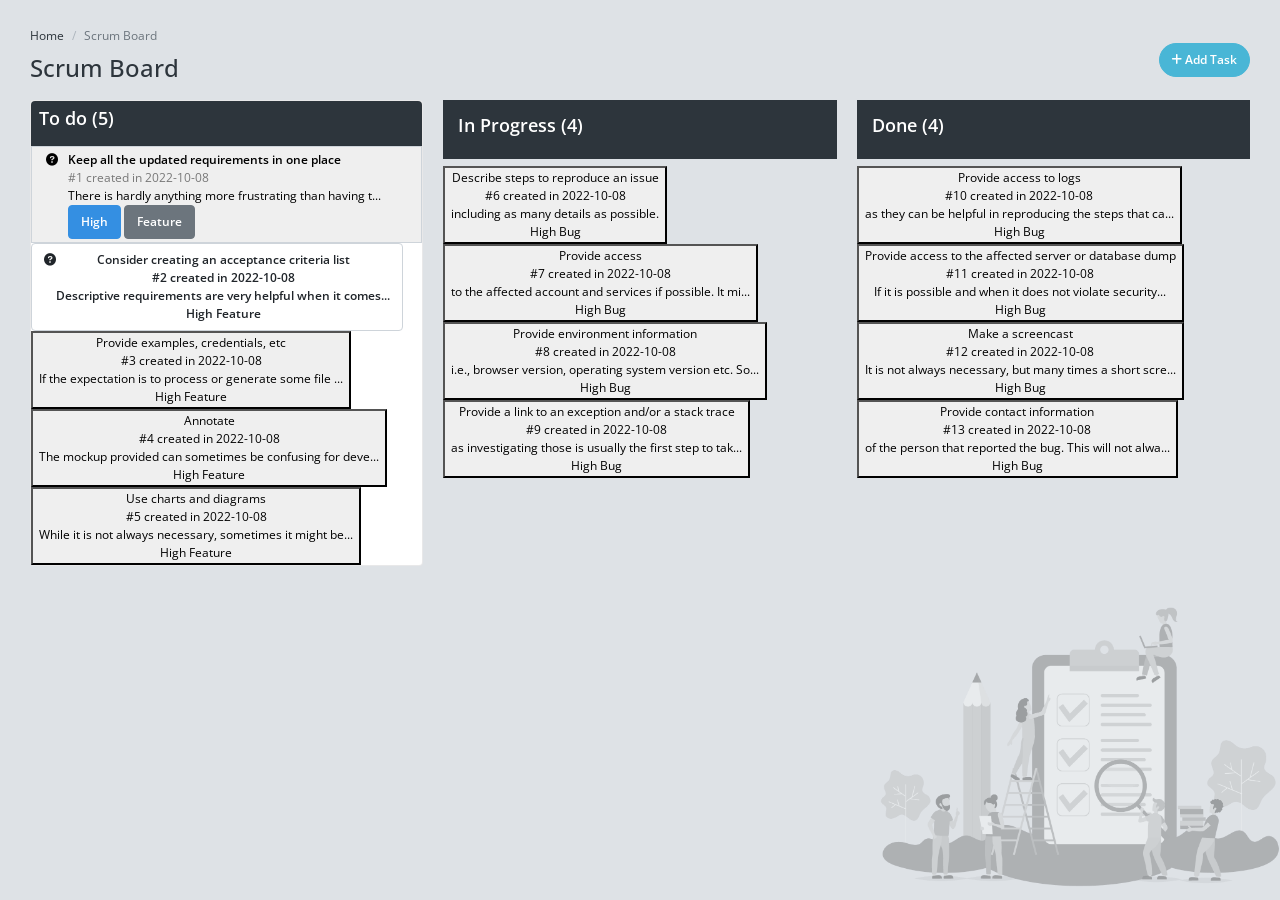
==== brief6_Bootstrap/starter/index.html @ b320265f "b6" ====
<!DOCTYPE html>
<html lang="en">

<head>
    <meta charset="utf-8" />
    <title>YouCode | Scrum Board</title>
    <meta content="width=device-width, initial-scale=1.0, maximum-scale=1.0, user-scalable=no" name="viewport" />
    <meta content="" name="description" />
    <meta content="" name="author" />

    <!-- ================== BEGIN core-css ================== -->
    <link href="https://fonts.googleapis.com/css?family=Open+Sans:300,400,600,700" rel="stylesheet" />
    <link href="assets/css/vendor.min.css" rel="stylesheet" />
    <link href="assets/css/default/app.min.css" rel="stylesheet" />
    <link href="assets/css/style.css" rel="stylesheet" />
    <!-- ================== END core-css ================== -->
</head>

<body>

    <!-- BEGIN #app -->
    <div id="app " class="app-without-sidebar ">

        <!-- BEGIN #content -->
        <div id="content " class="app-content main-style ">
            <div class="d-flex  justify-content-between align-items-center ">
                <div class="breadcrumb-h1 ">
                    <!-- eviter order list(1/2/3)+decoration de a+color avec breadcumb -->
                    <ol class="breadcrumb ">
                        <li class="breadcrumb-item "><a href="javascript:; ">Home</a></li>
                        <li class="breadcrumb-item active " aria-current="location ">Scrum Board </li>
                    </ol>
                    <!-- BEGIN page-header -->
                    <h1 class="page-header ">
                        Scrum Board
                    </h1>
                    <!-- END page-header -->
                </div>

                <div class="d-flex align-items-center ">
                    <button type="button" class="btn btn-info rounded-pill " data-bs-toggle="modal" data-bs-target="#AddTask"><i class="fa fa-plus "></i>  Add Task</a>
						
    </div>
    </div>

    <div class="row ">
        <div class="col-md-4 ">
            <div class="card">
                <div class="card-header p-2 bg-dark rounded-top ">
                    <h4 class="text-white  ">To do (<span id="to-do-tasks-count ">5</span>)</h4>

                </div>
                <div class=" " id="to-do-tasks ">
                    <!-- TO DO TASKS HERE -->
                    <button class="d-flex button w-100 border p-1 ">
								<div class="col-md-1">
									<i class=" fa fa-question-circle "></i> 
								</div>
								<div class="col-md-11 text-start">
									<div class=" fw-bold">Keep all the updated requirements in one place</div>
									<div class=" ">
										<div class="text-black-50  ">#1 created in 2022-10-08</div>
										<div class=" " title="There is hardly anything more frustrating than having to look for current requirements in tens of comments under the actual description or having to decide which commenter is actually authorized to change the requirements.
            The goal here is to keep all the up-to-date requirements and details in the main/primary description of a task. Even though the information in comments may affect initial criteria, just update this primary description accordingly. ">There is hardly anything more frustrating than having t...</div>
									</div>
									<div class=" ">
										<span class="col-md-auto btn btn-primary rounded-bottom rounded-top ">High</span>
										<span class=" col-md-auto btn btn-gray ">Feature</span>
									</div>
								</div>
							</button>
                    <button type="button" class="btn btn-white  d-flex  ">
								<div class=" ">
									<i class="fa fa-question-circle "></i> 
								</div>
								<div class=" ">
									<div class=" ">Consider creating an acceptance criteria list</div>
									<div class=" ">
										<div class=" ">#2 created in 2022-10-08</div>
										<div class=" " title="Descriptive requirements are very helpful when it comes to understanding the context of a problem, yet finally it is good to precisely specify what is expected. Thus the developer will not have to look for the actual
            requirements in a long, descriptive text but he will be able to easily get to the essence. One might find that sometimes — when acceptance criteria are well defined — there is little or no need for any additional information. Example: a) User
            navigates to “/accounts” and clicks on red download CSV button b) Popup appears with two buttons: “This year” and “Last year” c) If user clicked on “Last year” download is initiated d) CSV downloaded includes following columns… ">Descriptive requirements are very helpful when it comes...</div>
									</div>
									<div class=" ">
										<span class=" ">High</span>
										<span class=" ">Feature</span>
									</div>
								</div>
							</button>
                    <button class=" ">
								<div class=" ">
									<i class=" "></i> 
								</div>
								<div class=" ">
									<div class=" ">Provide examples, credentials, etc</div>
									<div class=" ">
										<div class=" ">#3 created in 2022-10-08</div>
										<div class=" " title="If the expectation is to process or generate some file — attach an example of such a file. If the goal is to integrate what is being developed with some service, ensure your devs have access to this service and its documentation.
            This list could go on and on — the bottom line is — if there is something that our developer might make use of, try to foresee it and provide them with (access to) it. ">If the expectation is to process or generate some file ...</div>
									</div>
									<div class=" ">
										<span class=" ">High</span>
										<span class=" ">Feature</span>
									</div>
								</div>
							</button>
                    <button class=" ">
								<div class=" ">
									<i class=" "></i> 
								</div>
								<div class=" ">
									<div class=" ">Annotate</div>
									<div class=" ">
										<div class=" ">#4 created in 2022-10-08</div>
										<div class=" " title="The mockup provided can sometimes be confusing for developers. Especially if it contains much more content than the scope of the task described. Drop a couple of arrows, outlines and annotations here and there to emphasize
            what are the important parts of the mockup from the task requirements perspective. ">The mockup provided can sometimes be confusing for deve...</div>
									</div>
									<div class=" ">
										<span class=" ">High</span>
										<span class=" ">Feature</span>
									</div>
								</div>
							</button>
                    <button class=" ">
								<div class=" ">
									<i class=" "></i> 
								</div>
								<div class=" ">
									<div class=" ">Use charts and diagrams</div>
									<div class=" ">
										<div class=" ">#5 created in 2022-10-08</div>
										<div class=" " title="While it is not always necessary, sometimes it might be beneficial to prepare a flowchart, a block diagram or some other kind of concept visualization that will render it easy for the developer to comprehend the task
            and its scope. ">While it is not always necessary, sometimes it might be...</div>
									</div>
									<div class=" ">
										<span class=" ">High</span>
										<span class=" ">Feature</span>
									</div>
								</div>
							</button>
                </div>
            </div>
        </div>
        <div class="col-md-4 ">
            <div class=" ">
                <div class="p-3 mb-2 bg-dark ">
                    <h4 class=" text-white">In Progress (<span id="in-progress-tasks-count ">4</span>)</h4>

                </div>
                <div class=" " id="in-progress-tasks ">
                    <!-- IN PROGRESS TASKS HERE -->
                    <button class=" ">
								<div class=" ">
									<i class=" "></i> 
								</div>
								<div class=" ">
									<div class=" ">Describe steps to reproduce an issue</div>
									<div class=" ">
										<div class=" ">#6 created in 2022-10-08</div>
										<div class=" " title="including as many details as possible. ">including as many details as possible.</div>
									</div>
									<div class=" ">
										<span class=" ">High</span>
										<span class=" ">Bug</span>
									</div>
								</div>
							</button>
                    <button class=" ">
								<div class=" ">
									<i class=" "></i> 
								</div>
								<div class=" ">
									<div class=" ">Provide access</div>
									<div class=" ">
										<div class=" ">#7 created in 2022-10-08</div>
										<div class=" " title="to the affected account and services if possible. It might be hard to reproduce the exact environment on a local machine. ">to the affected account and services if possible. It mi...</div>
									</div>
									<div class=" ">
										<span class=" ">High</span>
										<span class=" ">Bug</span>
									</div>
								</div>
							</button>
                    <button class=" ">
								<div class=" ">
									<i class=" "></i> 
								</div>
								<div class=" ">
									<div class=" ">Provide environment information</div>
									<div class=" ">
										<div class=" ">#8 created in 2022-10-08</div>
										<div class=" " title="i.e., browser version, operating system version etc. Sometimes a list of installed browser plugins and extensions might be helpful as well. ">i.e., browser version, operating system version etc. So...</div>
									</div>
									<div class=" ">
										<span class=" ">High</span>
										<span class=" ">Bug</span>
									</div>
								</div>
							</button>
                    <button class=" ">
								<div class=" ">
									<i class=" "></i> 
								</div>
								<div class=" ">
									<div class=" ">Provide a link to an exception and/or a stack trace</div>
									<div class=" ">
										<div class=" ">#9 created in 2022-10-08</div>
										<div class=" " title="as investigating those is usually the first step to take in resolving the problem. ">as investigating those is usually the first step to tak...</div>
									</div>
									<div class=" ">
										<span class=" ">High</span>
										<span class=" ">Bug</span>
									</div>
								</div>
							</button>
                </div>
            </div>
        </div>
        <div class="col-md-4 ">
            <div class=" ">
                <div class=" p-3 mb-2 bg-dark">
                    <h4 class="text-white ">Done (<span id="done-tasks-count ">4</span>)</h4>

                </div>
                <div class=" " id="done-tasks ">
                    <!-- DONE TASKS HERE -->
                    <button class=" ">
								<div class=" ">
									<i class=" "></i> 
								</div>
								<div class=" ">
									<div class=" ">Provide access to logs</div>
									<div class=" ">
										<div class=" ">#10 created in 2022-10-08</div>
										<div class=" " title="as they can be helpful in reproducing the steps that caused the problem in the first place. ">as they can be helpful in reproducing the steps that ca...</div>
									</div>
									<div class=" ">
										<span class=" ">High</span>
										<span class=" ">Bug</span>
									</div>
								</div>
							</button>
                    <button class=" ">
								<div class=" ">
									<i class=" "></i> 
								</div>
								<div class=" ">
									<div class=" ">Provide access to the affected server or database dump</div>
									<div class=" ">
										<div class=" ">#11 created in 2022-10-08</div>
										<div class=" " title="If it is possible and when it does not violate security policies, it is usually helpful for the developer to access the original data that might have played a role in the problem. ">If it is possible and when it does not violate security...</div>
									</div>
									<div class=" ">
										<span class=" ">High</span>
										<span class=" ">Bug</span>
									</div>
								</div>
							</button>
                    <button class=" ">
								<div class=" ">
									<i class=" "></i> 
								</div>
								<div class=" ">
									<div class=" ">Make a screencast</div>
									<div class=" ">
										<div class=" ">#12 created in 2022-10-08</div>
										<div class=" " title="It is not always necessary, but many times a short screencast (or at least a screenshot) says more than a thousand words. While working on MacOS you can use QuickTime Player for the purpose but there are plenty of tools
            available for other operating systems as well. ">It is not always necessary, but many times a short scre...</div>
									</div>
									<div class=" ">
										<span class=" ">High</span>
										<span class=" ">Bug</span>
									</div>
								</div>
							</button>
                    <button class=" ">
								<div class=" ">
									<i class=" "></i> 
								</div>
								<div class=" ">
									<div class=" ">Provide contact information</div>
									<div class=" ">
										<div class=" ">#13 created in 2022-10-08</div>
										<div class=" " title="of the person that reported the bug. This will not always be possible, but in some cases it might be advantageous and most effective if a developer can have a chat with a person that actually experienced the bug, especially
            if the steps to reproduce a problem are not deterministic. ">of the person that reported the bug. This will not alwa...</div>
									</div>
									<div class=" ">
										<span class=" ">High</span>
										<span class=" ">Bug</span>
									</div>
								</div>
							</button>
                </div>
            </div>
        </div>
    </div>
    </div>
    <!-- END #content -->


    <!-- BEGIN scroll-top-btn -->
    <a href="javascript:; " class="btn btn-icon btn-circle btn-success btn-scroll-to-top " data-toggle="scroll-to-top "><i class="fa fa-angle-up "></i></a>
    <!-- END scroll-top-btn -->
    </div>
    <!-- END #app -->

    <!-- TASK MODAL -->
    <div class="modal fade " id="modal-task ">
        <!-- Modal content goes here -->
    </div>

    <!-- ================== BEGIN core-js ================== -->
    <script src="assets/js/vendor.min.js "></script>
    <script src="assets/js/app.min.js "></script>
    <!-- ================== END core-js ================== -->
</body>
<!-----------add task start modal-------------------->
<div class="modal fade" id="AddTask" tabindex="-1" aria-labelledby="exampleModalLabel" aria-hidden="true">
    <div class="modal-dialog">
        <div class="modal-content">
            <div class="modal-header">
                <h5 class="modal-title" id="exampleModalLabel">Modal title</h5>
                <button type="button" class="btn-close" data-bs-dismiss="modal" aria-label="Close"></button>
            </div>
            <div class="modal-body">
                <p>hrool</p>
                <input type="text">
            </div>
            <div class="modal-footer">
                <button type="button" class="btn btn-secondary" data-bs-dismiss="modal">Close</button>
                <button type="button" class="btn btn-primary">Save changes</button>
            </div>
        </div>
    </div>
</div>
<!-----------add task end modal-------------------->

</html>
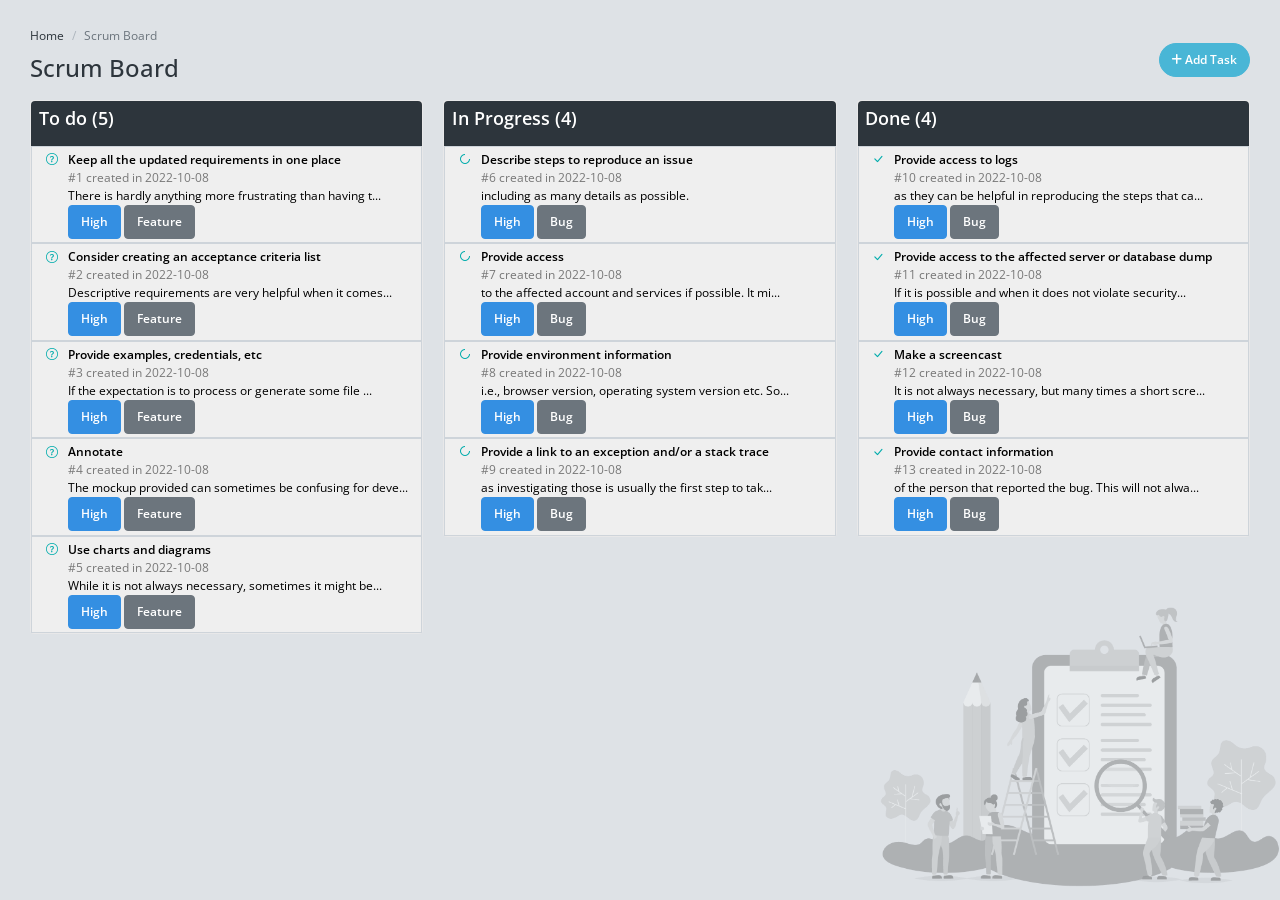
==== commit 5517cebf: "il reste le modal" ====
--- a/brief6_Bootstrap/starter/index.html
+++ b/brief6_Bootstrap/starter/index.html
@@ -12,6 +12,8 @@
     <link href="https://fonts.googleapis.com/css?family=Open+Sans:300,400,600,700" rel="stylesheet" />
     <link href="assets/css/vendor.min.css" rel="stylesheet" />
     <link href="assets/css/default/app.min.css" rel="stylesheet" />
+	<link rel="stylesheet" href="https://cdn.jsdelivr.net/npm/bootstrap-icons@1.5.0/font/bootstrap-icons.css">
+	<link rel="stylesheet" href="https://unpkg.com/boxicons@2.1.2/css/boxicons.min.css" rel="stylesheet">
     <link href="assets/css/style.css" rel="stylesheet" />
     <!-- ================== END core-css ================== -->
 </head>
@@ -54,7 +56,8 @@
                     <!-- TO DO TASKS HERE -->
                     <button class="d-flex button w-100 border p-1 ">
 								<div class="col-md-1">
-									<i class=" fa fa-question-circle "></i> 
+									<i class="bi bi-question-circle text-success"></i>
+									<!-- <i class=" fa fa-question-circle "></i>  -->
 								</div>
 								<div class="col-md-11 text-start">
 									<div class=" fw-bold">Keep all the updated requirements in one place</div>
@@ -69,72 +72,72 @@
 									</div>
 								</div>
 							</button>
-                    <button type="button" class="btn btn-white  d-flex  ">
-								<div class=" ">
-									<i class="fa fa-question-circle "></i> 
-								</div>
-								<div class=" ">
-									<div class=" ">Consider creating an acceptance criteria list</div>
-									<div class=" ">
-										<div class=" ">#2 created in 2022-10-08</div>
+                    <button class="d-flex button w-100 border p-1   ">
+								<div class="col-md-1 ">
+									<i class="bi bi-question-circle text-success "></i> 
+								</div>
+								<div class=" col-md-11 text-start">
+									<div class=" fw-bold">Consider creating an acceptance criteria list</div>
+									<div class=" ">
+										<div class=" text-black-50 ">#2 created in 2022-10-08</div>
 										<div class=" " title="Descriptive requirements are very helpful when it comes to understanding the context of a problem, yet finally it is good to precisely specify what is expected. Thus the developer will not have to look for the actual
             requirements in a long, descriptive text but he will be able to easily get to the essence. One might find that sometimes — when acceptance criteria are well defined — there is little or no need for any additional information. Example: a) User
             navigates to “/accounts” and clicks on red download CSV button b) Popup appears with two buttons: “This year” and “Last year” c) If user clicked on “Last year” download is initiated d) CSV downloaded includes following columns… ">Descriptive requirements are very helpful when it comes...</div>
 									</div>
 									<div class=" ">
-										<span class=" ">High</span>
-										<span class=" ">Feature</span>
-									</div>
-								</div>
-							</button>
-                    <button class=" ">
-								<div class=" ">
-									<i class=" "></i> 
-								</div>
-								<div class=" ">
-									<div class=" ">Provide examples, credentials, etc</div>
-									<div class=" ">
-										<div class=" ">#3 created in 2022-10-08</div>
+										<span class=" col-md-auto btn btn-primary rounded-bottom rounded-top">High</span>
+										<span class=" col-md-auto btn btn-gray">Feature</span>
+									</div>
+								</div>
+							</button>
+                    <button class=" d-flex button w-100 border p-1 ">
+								<div class="col-md-1 ">
+									<i class=" bi bi-question-circle text-success"></i> 
+								</div>
+								<div class="col-md-11 text-start ">
+									<div class="fw-bold ">Provide examples, credentials, etc</div>
+									<div class=" ">
+										<div class="text-black-50 ">#3 created in 2022-10-08</div>
 										<div class=" " title="If the expectation is to process or generate some file — attach an example of such a file. If the goal is to integrate what is being developed with some service, ensure your devs have access to this service and its documentation.
             This list could go on and on — the bottom line is — if there is something that our developer might make use of, try to foresee it and provide them with (access to) it. ">If the expectation is to process or generate some file ...</div>
 									</div>
 									<div class=" ">
-										<span class=" ">High</span>
-										<span class=" ">Feature</span>
-									</div>
-								</div>
-							</button>
-                    <button class=" ">
-								<div class=" ">
-									<i class=" "></i> 
-								</div>
-								<div class=" ">
-									<div class=" ">Annotate</div>
-									<div class=" ">
-										<div class=" ">#4 created in 2022-10-08</div>
+										<span class="  col-md-auto btn btn-primary rounded-bottom rounded-top">High</span>
+										<span class="col-md-auto btn btn-gray ">Feature</span>
+									</div>
+								</div>
+							</button>
+                    <button class="d-flex button w-100 border p-1 ">
+								<div class=" col-md-1 ">
+									<i class=" bi bi-question-circle text-success"></i> 
+								</div>
+								<div class=" col-md-11 text-start">
+									<div class=" fw-bold">Annotate</div>
+									<div class=" ">
+										<div class=" text-black-50">#4 created in 2022-10-08</div>
 										<div class=" " title="The mockup provided can sometimes be confusing for developers. Especially if it contains much more content than the scope of the task described. Drop a couple of arrows, outlines and annotations here and there to emphasize
             what are the important parts of the mockup from the task requirements perspective. ">The mockup provided can sometimes be confusing for deve...</div>
 									</div>
 									<div class=" ">
-										<span class=" ">High</span>
-										<span class=" ">Feature</span>
-									</div>
-								</div>
-							</button>
-                    <button class=" ">
-								<div class=" ">
-									<i class=" "></i> 
-								</div>
-								<div class=" ">
-									<div class=" ">Use charts and diagrams</div>
-									<div class=" ">
-										<div class=" ">#5 created in 2022-10-08</div>
+										<span class=" col-md-auto btn btn-primary rounded-bottom rounded-top ">High</span>
+										<span class="col-md-auto btn btn-gray ">Feature</span>
+									</div>
+								</div>
+							</button>
+                    <button class="d-flex button w-100 border p-1 ">
+								<div class="col-md-1 ">
+									<i class=" bi bi-question-circle text-success "></i> 
+								</div>
+								<div class=" col-md-11 text-start">
+									<div class=" fw-bold">Use charts and diagrams</div>
+									<div class=" ">
+										<div class=" text-black-50">#5 created in 2022-10-08</div>
 										<div class=" " title="While it is not always necessary, sometimes it might be beneficial to prepare a flowchart, a block diagram or some other kind of concept visualization that will render it easy for the developer to comprehend the task
             and its scope. ">While it is not always necessary, sometimes it might be...</div>
 									</div>
 									<div class=" ">
-										<span class=" ">High</span>
-										<span class=" ">Feature</span>
+										<span class=" col-md-auto btn btn-primary rounded-bottom rounded-top">High</span>
+										<span class="col-md-auto btn btn-gray ">Feature</span>
 									</div>
 								</div>
 							</button>
@@ -142,74 +145,74 @@
             </div>
         </div>
         <div class="col-md-4 ">
-            <div class=" ">
-                <div class="p-3 mb-2 bg-dark ">
+            <div class="card ">
+                <div class="card-header p-2 bg-dark rounded-top ">
                     <h4 class=" text-white">In Progress (<span id="in-progress-tasks-count ">4</span>)</h4>
 
                 </div>
                 <div class=" " id="in-progress-tasks ">
                     <!-- IN PROGRESS TASKS HERE -->
-                    <button class=" ">
-								<div class=" ">
-									<i class=" "></i> 
-								</div>
-								<div class=" ">
-									<div class=" ">Describe steps to reproduce an issue</div>
-									<div class=" ">
-										<div class=" ">#6 created in 2022-10-08</div>
+                    <button class="d-flex button w-100 border p-1 ">
+								<div class="col-md-1 ">
+									<i class='bx bx-loader-alt text-success'></i>
+								</div>
+								<div class="col-md-11 text-start ">
+									<div class="fw-bold ">Describe steps to reproduce an issue</div>
+									<div class=" ">
+										<div class=" text-black-50">#6 created in 2022-10-08</div>
 										<div class=" " title="including as many details as possible. ">including as many details as possible.</div>
 									</div>
 									<div class=" ">
-										<span class=" ">High</span>
-										<span class=" ">Bug</span>
-									</div>
-								</div>
-							</button>
-                    <button class=" ">
-								<div class=" ">
-									<i class=" "></i> 
-								</div>
-								<div class=" ">
-									<div class=" ">Provide access</div>
-									<div class=" ">
-										<div class=" ">#7 created in 2022-10-08</div>
+										<span class=" col-md-auto btn btn-primary rounded-bottom rounded-top">High</span>
+										<span class="col-md-auto btn btn-gray ">Bug</span>
+									</div>
+								</div>
+							</button>
+                    <button class=" d-flex button w-100 border p-1">
+								<div class="col-md-1 ">
+									<i class='bx bx-loader-alt text-success'></i>
+								</div>
+								<div class="col-md-11 text-start ">
+									<div class="fw-bold ">Provide access</div>
+									<div class=" ">
+										<div class="text-black-50 ">#7 created in 2022-10-08</div>
 										<div class=" " title="to the affected account and services if possible. It might be hard to reproduce the exact environment on a local machine. ">to the affected account and services if possible. It mi...</div>
 									</div>
 									<div class=" ">
-										<span class=" ">High</span>
-										<span class=" ">Bug</span>
-									</div>
-								</div>
-							</button>
-                    <button class=" ">
-								<div class=" ">
-									<i class=" "></i> 
-								</div>
-								<div class=" ">
-									<div class=" ">Provide environment information</div>
-									<div class=" ">
-										<div class=" ">#8 created in 2022-10-08</div>
+										<span class="col-md-auto btn btn-primary rounded-bottom rounded-top ">High</span>
+										<span class=" col-md-auto btn btn-gray">Bug</span>
+									</div>
+								</div>
+							</button>
+                    <button class="d-flex button w-100 border p-1 ">
+								<div class="col-md-1  ">
+									<i class=" bx bx-loader-alt text-success"></i> 
+								</div>
+								<div class="col-md-11 text-start  ">
+									<div class="fw-bold ">Provide environment information</div>
+									<div class=" ">
+										<div class="text-black-50 ">#8 created in 2022-10-08</div>
 										<div class=" " title="i.e., browser version, operating system version etc. Sometimes a list of installed browser plugins and extensions might be helpful as well. ">i.e., browser version, operating system version etc. So...</div>
 									</div>
 									<div class=" ">
-										<span class=" ">High</span>
-										<span class=" ">Bug</span>
-									</div>
-								</div>
-							</button>
-                    <button class=" ">
-								<div class=" ">
-									<i class=" "></i> 
-								</div>
-								<div class=" ">
-									<div class=" ">Provide a link to an exception and/or a stack trace</div>
-									<div class=" ">
-										<div class=" ">#9 created in 2022-10-08</div>
+										<span class=" col-md-auto btn btn-primary rounded-bottom rounded-top">High</span>
+										<span class="col-md-auto btn btn-gray ">Bug</span>
+									</div>
+								</div>
+							</button>
+                    <button class="d-flex button w-100 border p-1 ">
+								<div class=" col-md-1 ">
+									<i class="bx bx-loader-alt text-success "></i> 
+								</div>
+								<div class=" col-md-11 text-start ">
+									<div class="fw-bold  ">Provide a link to an exception and/or a stack trace</div>
+									<div class=" ">
+										<div class=" text-black-50">#9 created in 2022-10-08</div>
 										<div class=" " title="as investigating those is usually the first step to take in resolving the problem. ">as investigating those is usually the first step to tak...</div>
 									</div>
 									<div class=" ">
-										<span class=" ">High</span>
-										<span class=" ">Bug</span>
+										<span class=" col-md-auto btn btn-primary rounded-bottom rounded-top">High</span>
+										<span class=" col-md-auto btn btn-gray">Bug</span>
 									</div>
 								</div>
 							</button>
@@ -217,76 +220,76 @@
             </div>
         </div>
         <div class="col-md-4 ">
-            <div class=" ">
-                <div class=" p-3 mb-2 bg-dark">
+            <div class=" card">
+                <div class=" card-header p-2 bg-dark rounded-top">
                     <h4 class="text-white ">Done (<span id="done-tasks-count ">4</span>)</h4>
 
                 </div>
                 <div class=" " id="done-tasks ">
                     <!-- DONE TASKS HERE -->
-                    <button class=" ">
-								<div class=" ">
-									<i class=" "></i> 
-								</div>
-								<div class=" ">
-									<div class=" ">Provide access to logs</div>
-									<div class=" ">
-										<div class=" ">#10 created in 2022-10-08</div>
+                    <button class=" d-flex button w-100 border p-1 ">
+								<div class=" col-md-1">
+									<i class="bi bi-check-lg text-success"></i>
+								</div>
+								<div class="col-md-11 text-start ">
+									<div class="fw-bold ">Provide access to logs</div>
+									<div class=" ">
+										<div class=" text-black-50">#10 created in 2022-10-08</div>
 										<div class=" " title="as they can be helpful in reproducing the steps that caused the problem in the first place. ">as they can be helpful in reproducing the steps that ca...</div>
 									</div>
 									<div class=" ">
-										<span class=" ">High</span>
-										<span class=" ">Bug</span>
-									</div>
-								</div>
-							</button>
-                    <button class=" ">
-								<div class=" ">
-									<i class=" "></i> 
-								</div>
-								<div class=" ">
-									<div class=" ">Provide access to the affected server or database dump</div>
-									<div class=" ">
-										<div class=" ">#11 created in 2022-10-08</div>
+										<span class=" col-md-auto btn btn-primary rounded-bottom rounded-top">High</span>
+										<span class="col-md-auto btn btn-gray ">Bug</span>
+									</div>
+								</div>
+							</button>
+                    <button class=" d-flex button w-100 border p-1 ">
+								<div class=" col-md-1">
+									<i class="bi bi-check-lg text-success"></i>
+								</div>
+								<div class=" col-md-11 text-start">
+									<div class="fw-bold ">Provide access to the affected server or database dump</div>
+									<div class=" ">
+										<div class=" text-black-50">#11 created in 2022-10-08</div>
 										<div class=" " title="If it is possible and when it does not violate security policies, it is usually helpful for the developer to access the original data that might have played a role in the problem. ">If it is possible and when it does not violate security...</div>
 									</div>
 									<div class=" ">
-										<span class=" ">High</span>
-										<span class=" ">Bug</span>
-									</div>
-								</div>
-							</button>
-                    <button class=" ">
-								<div class=" ">
-									<i class=" "></i> 
-								</div>
-								<div class=" ">
-									<div class=" ">Make a screencast</div>
-									<div class=" ">
-										<div class=" ">#12 created in 2022-10-08</div>
+										<span class=" col-md-auto btn btn-primary rounded-bottom rounded-top">High</span>
+										<span class=" col-md-auto btn btn-gray">Bug</span>
+									</div>
+								</div>
+							</button>
+                    <button class="d-flex button w-100 border p-1 ">
+								<div class="col-md-1 ">
+									<i class="bi bi-check-lg text-success"></i>
+								</div>
+								<div class="col-md-11 text-start ">
+									<div class=" fw-bold">Make a screencast</div>
+									<div class=" ">
+										<div class=" text-black-50">#12 created in 2022-10-08</div>
 										<div class=" " title="It is not always necessary, but many times a short screencast (or at least a screenshot) says more than a thousand words. While working on MacOS you can use QuickTime Player for the purpose but there are plenty of tools
             available for other operating systems as well. ">It is not always necessary, but many times a short scre...</div>
 									</div>
 									<div class=" ">
-										<span class=" ">High</span>
-										<span class=" ">Bug</span>
-									</div>
-								</div>
-							</button>
-                    <button class=" ">
-								<div class=" ">
-									<i class=" "></i> 
-								</div>
-								<div class=" ">
-									<div class=" ">Provide contact information</div>
-									<div class=" ">
-										<div class=" ">#13 created in 2022-10-08</div>
+										<span class=" col-md-auto btn btn-primary rounded-bottom rounded-top">High</span>
+										<span class="col-md-auto btn btn-gray ">Bug</span>
+									</div>
+								</div>
+							</button>
+                    <button class="d-flex button w-100 border p-1 ">
+								<div class="col-md-1 ">
+									<i class="bi bi-check-lg text-success"></i> 
+								</div>
+								<div class="col-md-11 text-start ">
+									<div class="fw-bold ">Provide contact information</div>
+									<div class=" ">
+										<div class=" text-black-50">#13 created in 2022-10-08</div>
 										<div class=" " title="of the person that reported the bug. This will not always be possible, but in some cases it might be advantageous and most effective if a developer can have a chat with a person that actually experienced the bug, especially
             if the steps to reproduce a problem are not deterministic. ">of the person that reported the bug. This will not alwa...</div>
 									</div>
 									<div class=" ">
-										<span class=" ">High</span>
-										<span class=" ">Bug</span>
+										<span class=" col-md-auto btn btn-primary rounded-bottom rounded-top">High</span>
+										<span class="col-md-auto btn btn-gray ">Bug</span>
 									</div>
 								</div>
 							</button>
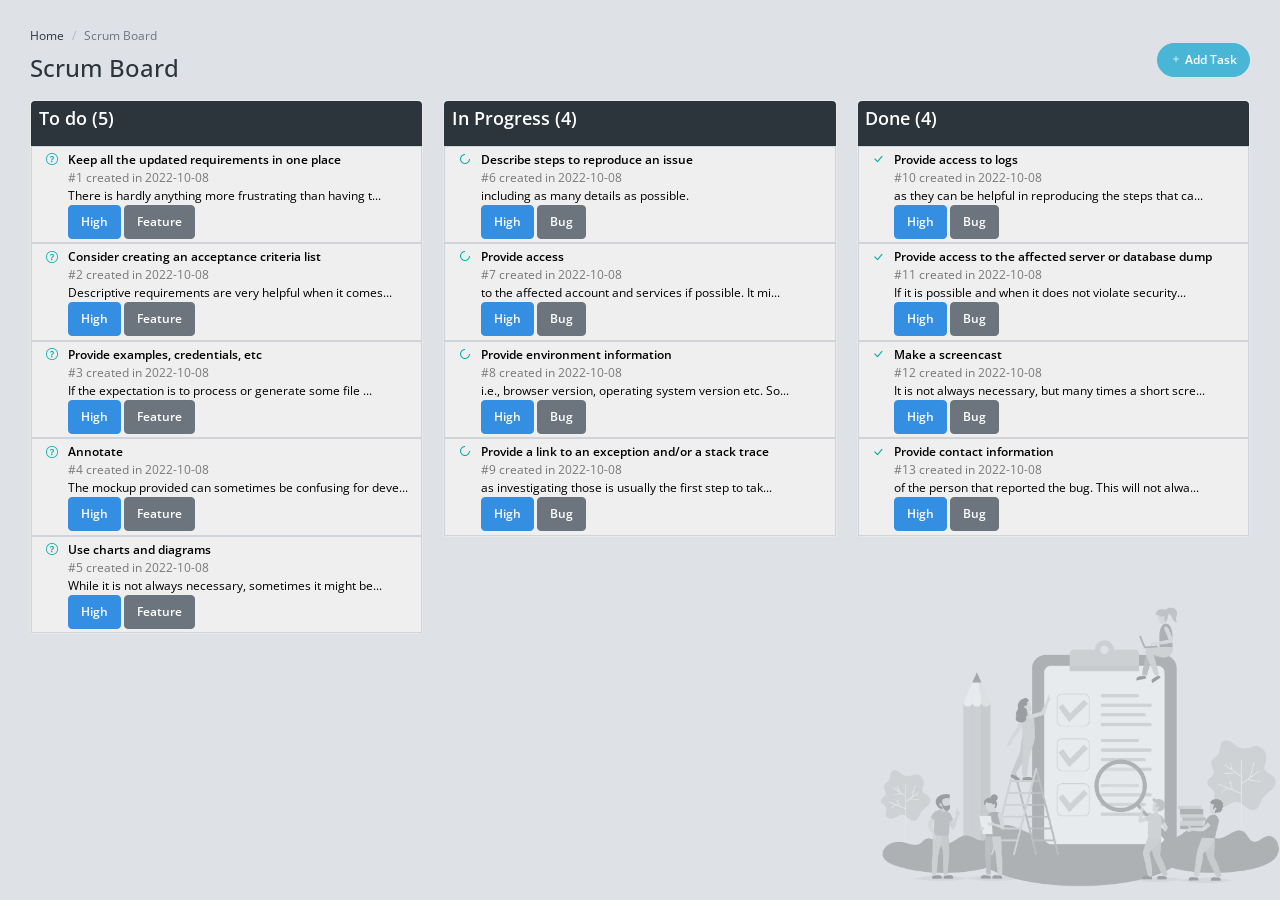
==== commit 87b6427f: "finish" ====
--- a/brief6_Bootstrap/starter/index.html
+++ b/brief6_Bootstrap/starter/index.html
@@ -40,13 +40,13 @@
                 </div>
 
                 <div class="d-flex align-items-center ">
-                    <button type="button" class="btn btn-info rounded-pill " data-bs-toggle="modal" data-bs-target="#AddTask"><i class="fa fa-plus "></i>  Add Task</a>
+                    <button type="button" class="btn btn-info rounded-pill " data-bs-toggle="modal" data-bs-target="#AddTask"><i class="bi bi-plus  "></i>  Add Task</a>
 						
     </div>
     </div>
 
     <div class="row ">
-        <div class="col-md-4 ">
+        <div class="col-lg-4  col-md-6 col-sm-12 col-xs-12 ">
             <div class="card">
                 <div class="card-header p-2 bg-dark rounded-top ">
                     <h4 class="text-white  ">To do (<span id="to-do-tasks-count ">5</span>)</h4>
@@ -144,7 +144,7 @@
                 </div>
             </div>
         </div>
-        <div class="col-md-4 ">
+        <div class="col-lg-4 col-md-6 col-sm-12 col-xs-12">
             <div class="card ">
                 <div class="card-header p-2 bg-dark rounded-top ">
                     <h4 class=" text-white">In Progress (<span id="in-progress-tasks-count ">4</span>)</h4>
@@ -219,7 +219,7 @@
                 </div>
             </div>
         </div>
-        <div class="col-md-4 ">
+        <div class="col-lg-4 col-md-6 col-sm-12 col-xs-12">
             <div class=" card">
                 <div class=" card-header p-2 bg-dark rounded-top">
                     <h4 class="text-white ">Done (<span id="done-tasks-count ">4</span>)</h4>
@@ -308,34 +308,81 @@
     <!-- END #app -->
 
     <!-- TASK MODAL -->
-    <div class="modal fade " id="modal-task ">
+   
         <!-- Modal content goes here -->
-    </div>
+		<div class="modal fade" id="AddTask" tabindex="-1" aria-labelledby="task" aria-hidden="true">
+			<div class="modal-dialog">
+				<div class="modal-content">
+					<div class="modal-header ">
+						<h4 class="modal-title" id="task">Add task</h4>
+						<button type="button" class="btn-close" data-bs-dismiss="modal" aria-label="Close"></button>
+					</div>
+					<div class="modal-body">
+						<form action="" method="post">
+						<div class="form-outline mb-4">
+							<label class="form-label" for="titre">Titre</label>
+							<input type="text" id="titre" class="form-control" />
+						  </div>
+						  <div class="form-outline mb-4">
+							<div class="form-check">
+								<input class="form-check-input" type="radio" name="radio1" id="feature" checked>
+								<label class="form-check-label" for="feature">
+								  Feature
+								</label>
+							  </div>
+							  <div class="form-check">
+								<input class="form-check-input" type="radio" name="radio2" id="bug" >
+								<label class="form-check-label" for="bug">
+								  Bug
+								</label>
+							  </div>
+						  </div>
+					
+						  <div class="form-outline mb-4">
+							<label class="form-label" for="priority">Priority</label>
+							<select class="form-select" aria-label="Priority select ">
+								<option selected>Please select</option>
+								<option value="1">1</option>
+								<option value="2">2</option>
+								<option value="3">3</option>
+							  </select>
+						  </div>
+						  <div class="form-outline mb-4">
+							<label class="form-label" for="status">Status</label>
+							<select class="form-select" aria-label="status select ">
+								<option selected>Please select</option>
+								<option value="1">1</option>
+								<option value="2">2</option>
+								<option value="3">3</option>
+							  </select>
+						  </div>
+						  <div class="form-outline mb-4">
+							<label class="form-label" for="date">Date</label>
+							<input type="date" id="date" class="form-control" />
+						  </div>
+						  <div class="form-outline mb-4">
+							<label class="form-label" for="description">Description</label>
+							<textarea class="form-control" placeholder="" id="description" style="height: 100px"></textarea>
+						  </div>
+						
+						
+						  
+						</form>
+					</div>
+					<div class="modal-footer">
+						<button type="button" class="btn btn-secondary" data-bs-dismiss="modal">Close</button>
+						<button type="button" class="btn btn-primary">Save</button>
+					</div>
+				</div>
+			</div>
+		</div>
+ 
 
     <!-- ================== BEGIN core-js ================== -->
     <script src="assets/js/vendor.min.js "></script>
     <script src="assets/js/app.min.js "></script>
     <!-- ================== END core-js ================== -->
 </body>
-<!-----------add task start modal-------------------->
-<div class="modal fade" id="AddTask" tabindex="-1" aria-labelledby="exampleModalLabel" aria-hidden="true">
-    <div class="modal-dialog">
-        <div class="modal-content">
-            <div class="modal-header">
-                <h5 class="modal-title" id="exampleModalLabel">Modal title</h5>
-                <button type="button" class="btn-close" data-bs-dismiss="modal" aria-label="Close"></button>
-            </div>
-            <div class="modal-body">
-                <p>hrool</p>
-                <input type="text">
-            </div>
-            <div class="modal-footer">
-                <button type="button" class="btn btn-secondary" data-bs-dismiss="modal">Close</button>
-                <button type="button" class="btn btn-primary">Save changes</button>
-            </div>
-        </div>
-    </div>
-</div>
-<!-----------add task end modal-------------------->
+
 
 </html>
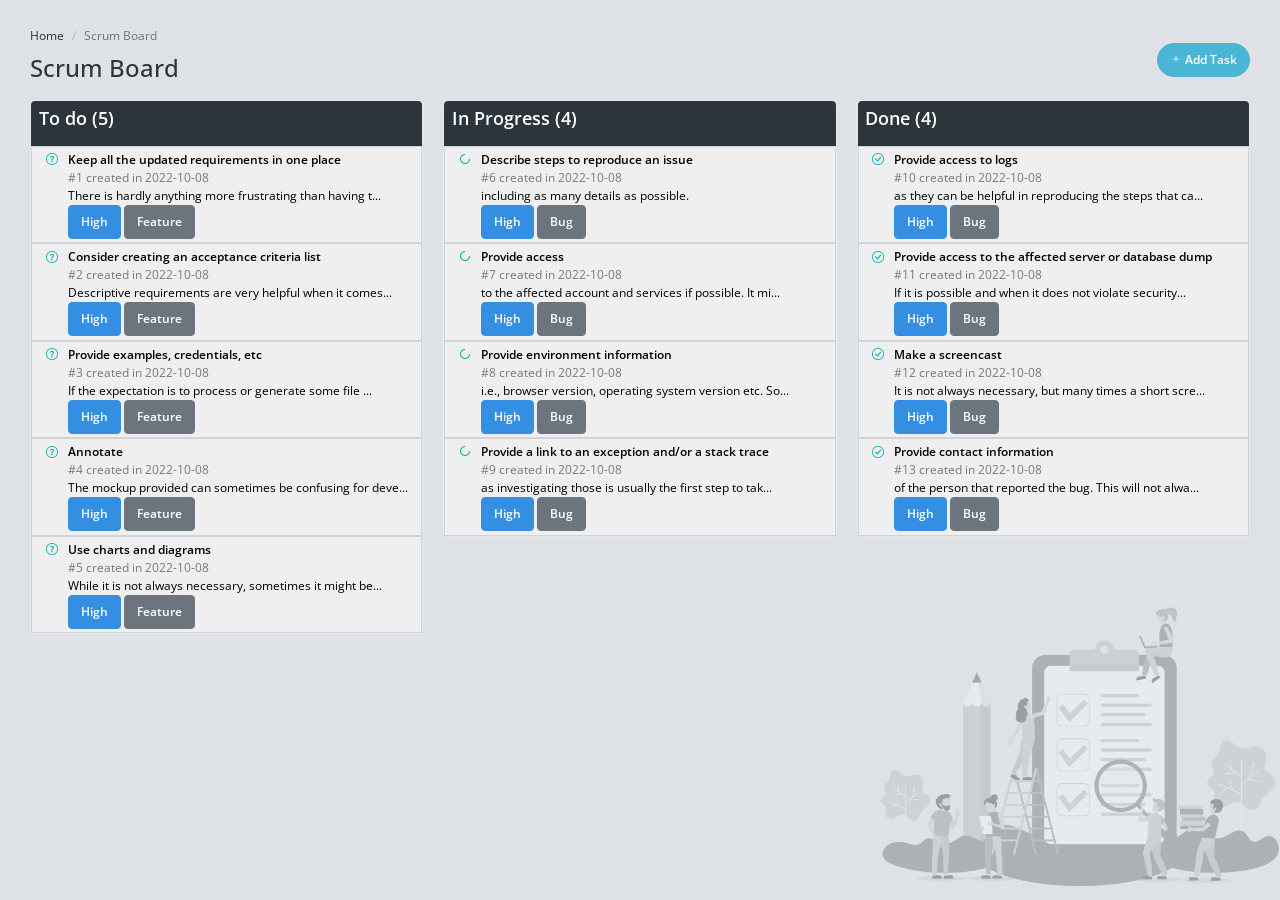
==== commit cb197ca2: "update-icons" ====
--- a/brief6_Bootstrap/starter/index.html
+++ b/brief6_Bootstrap/starter/index.html
@@ -229,7 +229,7 @@
                     <!-- DONE TASKS HERE -->
                     <button class=" d-flex button w-100 border p-1 ">
 								<div class=" col-md-1">
-									<i class="bi bi-check-lg text-success"></i>
+									<i class="bi bi-check-circle text-success"></i>
 								</div>
 								<div class="col-md-11 text-start ">
 									<div class="fw-bold ">Provide access to logs</div>
@@ -245,7 +245,7 @@
 							</button>
                     <button class=" d-flex button w-100 border p-1 ">
 								<div class=" col-md-1">
-									<i class="bi bi-check-lg text-success"></i>
+									<i class="bi bi-check-circle text-success"></i>
 								</div>
 								<div class=" col-md-11 text-start">
 									<div class="fw-bold ">Provide access to the affected server or database dump</div>
@@ -261,7 +261,7 @@
 							</button>
                     <button class="d-flex button w-100 border p-1 ">
 								<div class="col-md-1 ">
-									<i class="bi bi-check-lg text-success"></i>
+									<i class="bi bi-check-circle text-success"></i>
 								</div>
 								<div class="col-md-11 text-start ">
 									<div class=" fw-bold">Make a screencast</div>
@@ -278,7 +278,7 @@
 							</button>
                     <button class="d-flex button w-100 border p-1 ">
 								<div class="col-md-1 ">
-									<i class="bi bi-check-lg text-success"></i> 
+									<i class="bi bi-check-circle text-success"></i>
 								</div>
 								<div class="col-md-11 text-start ">
 									<div class="fw-bold ">Provide contact information</div>
